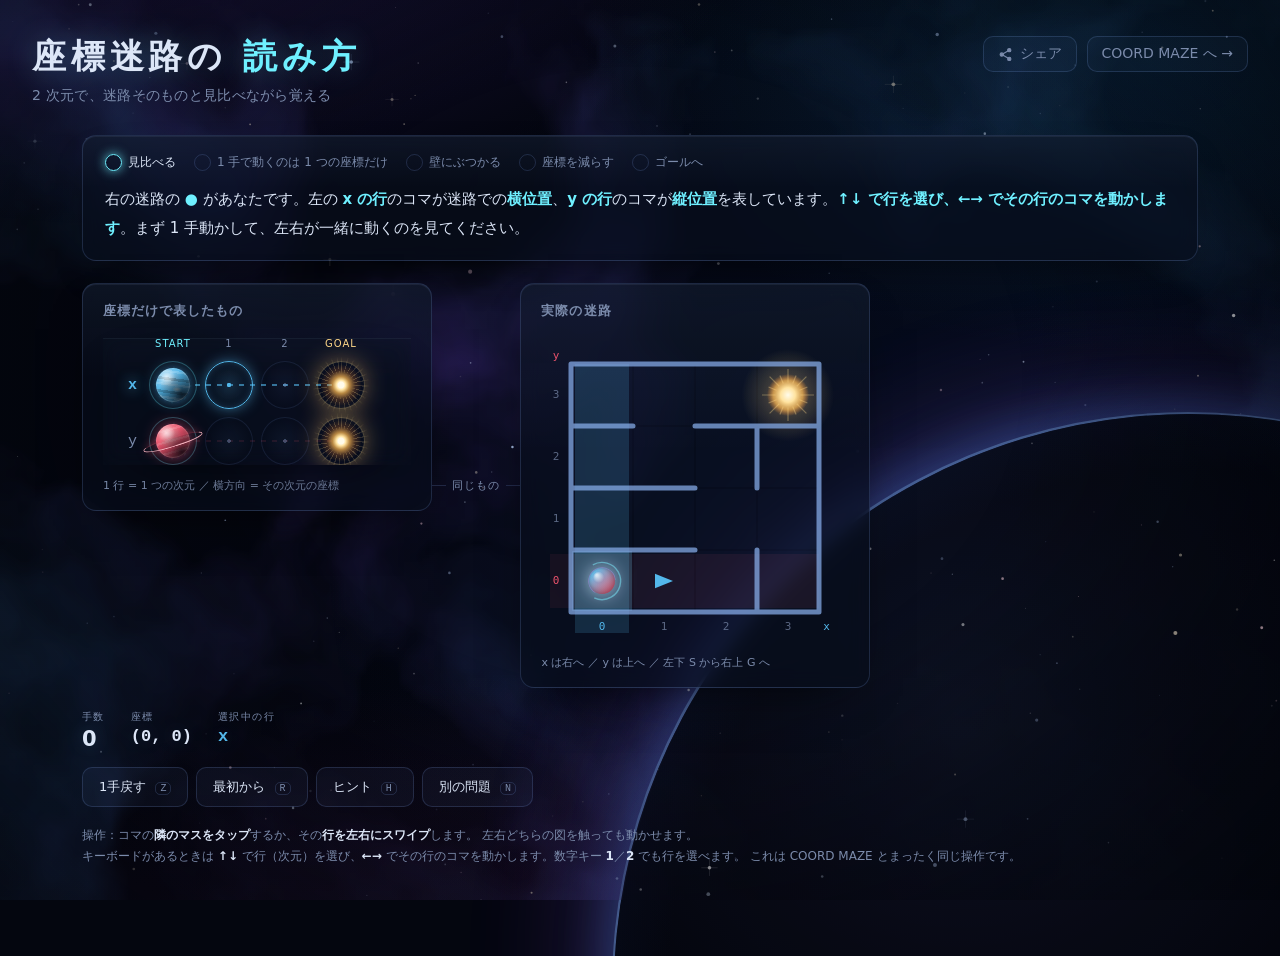
==== tutorial.html @ c51cad0f "アイコンを新しい絵柄で描き直し、ゲームをシェアするボタンを付ける - アイコンを盤面と同じ描き方に (模様のある惑星・光条のある恒星・星雲・点線の軌道)。PNG も書き出し直し - アイコンとマニフェ" ====
<!doctype html>
<html lang="ja">
<head>
<meta charset="utf-8" />
<meta name="viewport" content="width=device-width, initial-scale=1, viewport-fit=cover" />
<meta name="theme-color" content="#04060f" />
<meta name="mobile-web-app-capable" content="yes" />
<meta name="apple-mobile-web-app-capable" content="yes" />
<meta name="apple-mobile-web-app-status-bar-style" content="black-translucent" />
<meta name="apple-mobile-web-app-title" content="COORD MAZE" />
<title>COORD MAZE チュートリアル</title>
<link rel="icon" href="icon.svg?v=28e315ca" type="image/svg+xml" />
<link rel="apple-touch-icon" href="icon-180.png?v=28e315ca" />
<link rel="manifest" href="manifest.webmanifest?v=28e315ca" />
<link rel="stylesheet" href="css/space.css?v=d3edcc60" />
<link rel="stylesheet" href="css/coord.css?v=d3edcc60" />
<link rel="stylesheet" href="css/tutorial.css?v=d3edcc60" />
</head>
<body>

<header>
  <h1>座標迷路の <span>読み方</span></h1>
  <p class="tagline">2 次元で、迷路そのものと見比べながら覚える</p>
  <div class="backs">
    <button class="back share" data-share><svg class="share-ico" viewBox="0 0 24 24" aria-hidden="true"><circle cx="18" cy="5" r="2.6"/><circle cx="6" cy="12" r="2.6"/><circle cx="18" cy="19" r="2.6"/><path d="M8.3 10.8l7.4-4.3M8.3 13.2l7.4 4.3"/></svg>シェア</button>
    <a class="back" href="index.html">COORD MAZE へ →</a>
  </div>
</header>

<main>
  <section id="guide">
    <ol id="steplist"></ol>
    <p id="instruction">-</p>
  </section>

  <div class="pair">
    <div class="pane">
      <h2>座標だけで表したもの</h2>
      <div id="board"></div>
      <p class="cap">1 行 = 1 つの次元 ／ 横方向 = その次元の座標</p>
    </div>

    <div class="same"><span>同じもの</span></div>

    <div class="pane">
      <h2>実際の迷路</h2>
      <canvas id="maze"></canvas>
      <p class="cap">x は右へ ／ y は上へ ／ 左下 S から右上 G へ</p>
    </div>
  </div>

  <div class="stats">
    <div><span>手数</span><b id="moves">0</b></div>
    <div class="coord"><span>座標</span><b id="coord">-</b></div>
    <div class="coord"><span>選択中の行</span><b id="selected">-</b></div>
  </div>

  <div class="controls">
    <button id="btn-undo">1手戻す <kbd>Z</kbd></button>
    <button id="btn-reset">最初から <kbd>R</kbd></button>
    <button id="btn-hint">ヒント <kbd>H</kbd></button>
    <button id="btn-new">別の問題 <kbd>N</kbd></button>
  </div>

  <p class="foot">
    操作：コマの<b>隣のマスをタップ</b>するか、その<b>行を左右にスワイプ</b>します。
    左右どちらの図を触っても動かせます。<br>
    キーボードがあるときは <b>↑↓</b> で行（次元）を選び、<b>←→</b> でその行のコマを動かします。数字キー <b>1</b>／<b>2</b> でも行を選べます。
    これは COORD MAZE とまったく同じ操作です。
  </p>
</main>

<div id="done" class="overlay hidden">
  <div class="sheet">
    <h2>これで読めます</h2>
    <p>
      左の表と右の迷路は、まったく同じものを別の書き方で表したものです。
      <b>x の行のコマ＝迷路での横位置、y の行のコマ＝縦位置</b>。
      1 手でどちらか一方の座標だけが 1 変わり、変われるかどうかは壁が決めています。
    </p>
    <p>
      ここからが本題です。右の絵は <b>3 次元までしか描けません</b>。
      でも左の表は、次元がいくつ増えても<b>行が 1 本増えるだけ</b>です。
    </p>
    <div class="rowgrow">
      <div><i>2 次元</i><u></u><u></u></div>
      <div><i>3 次元</i><u></u><u></u><u></u></div>
      <div><i>4 次元</i><u></u><u></u><u></u><u></u></div>
      <div><i>6 次元</i><u></u><u></u><u></u><u></u><u></u><u></u></div>
    </div>
    <p class="note">
      COORD MAZE はこれを <b>2〜10 次元</b>でそのまま遊ぶパズルです。
    </p>
    <a class="btnlink primary" href="index.html">COORD MAZE へ</a>
    <button id="btn-close">このページに戻る</button>
  </div>
</div>

<script type="module" src="./src/tutorial.js?v=d3edcc60"></script>
</body>
</html>
---- css/space.css ----
/* ============================================================================
   宇宙テーマの共通土台。全ページでいちばん先に読み込む。
   ここで色・背景・共通パーツ (オーバーレイ / パネル / ボタン) を決め、
   各ページの CSS はレイアウト固有のことだけを書く。
   ========================================================================== */

:root {
  /* 地の色。真っ黒ではなく、わずかに青紫を含ませて宇宙の暗がりにする */
  --void: #04060f;
  --deep: #070b18;

  --ink: #dce6f7;
  --dim: #7b8bab;
  --line: rgba(122, 156, 224, 0.20);
  --panel: rgba(9, 14, 28, 0.66);

  /* アクセントは天体の色から取る */
  --ion: #6ff0ff;      /* 主アクセント: イオンの青 */
  --nebula: #b06bff;   /* 星雲の紫 */
  --plasma: #ff5fa2;   /* 桃色の星雲 */
  --star: #ffd98a;     /* 恒星の金 */
  --accent: var(--ion);

  --glow: 0 0 24px -6px;
  --radius: 14px;

  /* 端末のノッチ・ホームバーの領域。
     env() を直に書かず変数にしているのは、テストで値を流し込んで
     実機と同じ状況を再現できるようにするため */
  --sat: env(safe-area-inset-top, 0px);
  --sab: env(safe-area-inset-bottom, 0px);
  --sal: env(safe-area-inset-left, 0px);
  --sar: env(safe-area-inset-right, 0px);
}

* { box-sizing: border-box; }

html { height: 100%; }

body {
  margin: 0;
  min-height: 100%;
  /* 横向きのときノッチが左右に来る。中身がその下に潜らないようにする */
  padding-left: var(--sal);
  padding-right: var(--sar);
  background: var(--void);
  color: var(--ink);
  font-family: "Hiragino Sans", "Noto Sans JP", system-ui, sans-serif;
  font-size: 14px;
  -webkit-font-smoothing: antialiased;
  /* スマホ: 横向きで文字が勝手に太らないように、引っぱっても更新されないように */
  -webkit-text-size-adjust: 100%;
  text-size-adjust: 100%;
  overscroll-behavior-y: contain;
  -webkit-tap-highlight-color: transparent;
}

/* 星雲。大きく淡い光を何枚か重ねて、平らな黒さを消す */
body::before {
  content: '';
  position: fixed; inset: 0; z-index: -2; pointer-events: none;
  background:
    radial-gradient(ellipse 80% 60% at 10% -12%, rgba(96, 62, 196, 0.26), transparent 62%),
    radial-gradient(ellipse 70% 52% at 90% 6%, rgba(22, 122, 184, 0.20), transparent 64%),
    radial-gradient(ellipse 96% 70% at 46% 118%, rgba(150, 40, 140, 0.18), transparent 62%),
    radial-gradient(circle at 72% 62%, rgba(40, 92, 200, 0.10), transparent 56%);
}

/* 周辺減光。中央に視線を集める */
body::after {
  content: '';
  position: fixed; inset: 0; z-index: -1; pointer-events: none;
  background: radial-gradient(ellipse at 50% 42%, transparent 42%, rgba(2, 4, 10, 0.62) 100%);
}

#stars, #nebula, #horizon {
  position: fixed; inset: 0; z-index: -1;
  width: 100%; height: 100%;
  pointer-events: none;
}
/* 手続きで描いた星雲 (src/starfield.js)。粗く描いて引き伸ばすので、ぼかし直さなくても柔らかい */
#nebula { opacity: 0.55; mix-blend-mode: screen; }

/* 画面の右下に沈む大きな惑星。影の側は背景より暗く、縁だけが恒星の光で細く光る */
#horizon {
  inset: auto; right: -38vmax; bottom: -52vmax;
  width: 90vmax; height: 90vmax; border-radius: 50%;
  background:
    radial-gradient(circle at 30% 26%, rgba(120, 150, 255, 0.10), transparent 40%),
    radial-gradient(circle at 50% 50%, #03040b 64%, #050814 70.5%, transparent 71%);
  box-shadow:
    -2px -2px 0 0 rgba(140, 200, 255, 0.35),
    -14px -12px 50px -6px rgba(90, 150, 255, 0.35),
    -40px -30px 140px -20px rgba(150, 90, 255, 0.28);
  opacity: 0.9;
}

/* ------------------------------------------------------------------ パネル */

.glass, .sheet, aside, .panel, .pane, #guide {
  background:
    linear-gradient(rgba(140, 180, 255, 0.055), rgba(140, 180, 255, 0) 42%),
    var(--panel);
  border: 1px solid var(--line);
  border-radius: var(--radius);
  backdrop-filter: blur(10px) saturate(115%);
  box-shadow: 0 18px 50px -28px rgba(0, 0, 0, 0.9), inset 0 1px 0 rgba(190, 215, 255, 0.07);
}

/* ---------------------------------------------------------------- 見出し */

h1, h2, h3 { font-weight: 700; }
h1 { letter-spacing: 0.14em; }
.title-glow { text-shadow: 0 0 28px rgba(111, 240, 255, 0.35); }

/* -------------------------------------------------------------- ボタン */

button {
  padding: 10px 16px;
  border-radius: 10px;
  border: 1px solid var(--line);
  background: rgba(130, 170, 240, 0.05);
  color: var(--ink);
  font-size: 13px;
  font-family: inherit;
  cursor: pointer;
  touch-action: manipulation;
  transition: border-color 0.16s, color 0.16s, background 0.16s, box-shadow 0.16s, transform 0.08s;
}
@media (hover: hover) {
  button:hover:not(:disabled) {
    border-color: var(--ion);
    color: var(--ion);
    box-shadow: var(--glow) rgba(111, 240, 255, 0.55);
  }
}
button:active:not(:disabled) { transform: scale(0.97); border-color: var(--ion); color: var(--ion); }
button:focus-visible { outline: 2px solid var(--ion); outline-offset: 2px; }

button.primary {
  background: linear-gradient(135deg, var(--ion), #59c8ff 60%, var(--nebula));
  border-color: transparent;
  color: #04121a;
  font-weight: 700;
  box-shadow: 0 10px 30px -14px rgba(111, 240, 255, 0.9);
}
@media (hover: hover) {
  button.primary:hover:not(:disabled) {
    filter: brightness(1.1);
    color: #04121a;
    box-shadow: 0 12px 34px -12px rgba(111, 240, 255, 1);
  }
}
button.primary:active:not(:disabled) { color: #04121a; }
button.on { border-color: var(--ion); color: var(--ion); background: rgba(111, 240, 255, 0.10); }

/* リンクをボタンと同じ見た目にするもの */
.btnlink {
  display: block; text-align: center; text-decoration: none;
  padding: 12px; border-radius: 10px; border: 1px solid var(--line);
  background: rgba(130, 170, 240, 0.05);
  color: var(--ink); margin-top: 10px; transition: 0.16s;
  touch-action: manipulation;
}
@media (hover: hover) {
  .btnlink:hover { border-color: var(--ion); color: var(--ion); box-shadow: var(--glow) rgba(111, 240, 255, 0.5); }
}
.btnlink.primary {
  background: linear-gradient(135deg, var(--ion), #59c8ff 60%, var(--nebula));
  border-color: transparent; color: #04121a; font-weight: 700;
  box-shadow: 0 10px 30px -14px rgba(111, 240, 255, 0.9);
}
@media (hover: hover) {
  .btnlink.primary:hover { filter: brightness(1.1); color: #04121a; }
}

kbd {
  border: 1px solid var(--line);
  border-radius: 5px;
  padding: 0 4px;
  font-size: 10px;
  color: var(--dim);
  margin-left: 5px;
  font-family: ui-monospace, Menlo, monospace;
}

@media (pointer: coarse) {
  button, .btnlink { min-height: 46px; font-size: 14px; }
}

/* ---------------------------------------------------------- オーバーレイ */

.overlay {
  position: fixed; inset: 0; z-index: 20;
  display: flex; align-items: center; justify-content: center;
  /* 画面いっぱいに置く要素なので、ノッチ・ホームバーの分をここで空ける。
     こうしておけば、中のシートがどれだけ高くても端末の余白に潜らない */
  padding: calc(16px + var(--sat)) calc(16px + var(--sar))
           calc(16px + var(--sab)) calc(16px + var(--sal));
  background:
    radial-gradient(ellipse at 50% 34%, rgba(46, 34, 96, 0.55), transparent 62%),
    rgba(3, 5, 12, 0.82);
  backdrop-filter: blur(6px);
  animation: overlay-in 0.22s ease-out;
}
@keyframes overlay-in { from { opacity: 0; } to { opacity: 1; } }
.hidden { display: none !important; }

.sheet {
  width: min(560px, 100%);
  max-height: 100%;          /* 余白を引いたオーバーレイの中に必ず収まる */
  overflow: auto;
  overscroll-behavior: contain;
  padding: 28px 30px;
  animation: sheet-in 0.26s cubic-bezier(0.2, 0.9, 0.3, 1);
}
@keyframes sheet-in { from { transform: translateY(10px) scale(0.985); opacity: 0; } to { transform: none; opacity: 1; } }

input[type="text"] {
  width: 100%;
  padding: 10px 12px;
  border-radius: 9px;
  border: 1px solid var(--line);
  background: rgba(4, 7, 16, 0.75);
  color: var(--ink);
  font-family: ui-monospace, Menlo, monospace;
  letter-spacing: 0.12em;
}
input[type="text"]:focus {
  outline: none;
  border-color: var(--ion);
  box-shadow: var(--glow) rgba(111, 240, 255, 0.5);
}

@media (prefers-reduced-motion: reduce) {
  .overlay, .sheet { animation: none; }
}
---- css/coord.css ----
/* COORD MAZE。土台の色とパーツは space.css にある。ここは配置と盤面の見た目。 */

:root {
  --cell: 48px;
  --gap: 8px;
  --label: 34px;   /* 行頭の軸名の幅。JS が盤面の寸法を計算するのにも読む */
  --rowgap: 12px;  /* 軸名とマス目の間 */
  --edge: 32px;    /* ページ左右の余白 */
}

/* -------------------------------------------------------------- ヘッダー */

header { padding: calc(34px + var(--sat)) var(--edge) 10px; position: relative; }
h1 { margin: 0; font-size: 34px; text-shadow: 0 0 30px rgba(111, 240, 255, 0.28); }
h1 span { color: var(--ion); }
/* タイトルの紋章。盤面と同じ見立て (軌道・惑星・恒星) を小さく */
h1 .logo {
  width: 1.25em; height: 1.25em; vertical-align: -0.24em; margin-right: 0.42em;
  filter: drop-shadow(0 0 10px rgba(111, 240, 255, 0.35));
}
.tagline { margin: 7px 0 0; color: var(--dim); letter-spacing: 0.02em; }

.backs { position: absolute; right: var(--edge); top: 36px; display: flex; gap: 10px; flex-wrap: wrap; }
.back {
  color: var(--dim); text-decoration: none;
  border: 1px solid var(--line); border-radius: 10px;
  padding: 8px 14px; white-space: nowrap;
  background: rgba(130, 170, 240, 0.04);
  transition: 0.16s;
}
@media (hover: hover) {
  .back:hover { color: var(--ion); border-color: var(--ion); box-shadow: var(--glow) rgba(111, 240, 255, 0.5); }
}

main {
  display: grid; grid-template-columns: minmax(0, 1fr) 360px;
  gap: 28px; padding: 20px var(--edge) 48px; align-items: start;
}
/* width: 100% と min-width: 0 がないと、auto マージンのせいで
   盤面の最大幅まで広がり、広い盤面がページごと横に伸びる */
#play { max-width: 820px; width: 100%; min-width: 0; margin: 0 auto; }

/* ---------------------------------------------------------------- 計器類 */

.stats { display: flex; flex-wrap: wrap; gap: 10px 26px; margin-bottom: 22px; }
.stats div { display: flex; flex-direction: column; gap: 3px; }
.stats span { color: var(--dim); font-size: 10px; letter-spacing: 0.14em; text-transform: uppercase; }
.stats b { font-size: 21px; font-variant-numeric: tabular-nums; text-shadow: 0 0 20px rgba(111, 240, 255, 0.18); }
.stats .coord b { font-family: ui-monospace, Menlo, monospace; font-size: 17px; }

/* ------------------------------------------------------------------ 盤面 */

#board {
  display: inline-flex; flex-direction: column; gap: var(--gap);
  max-width: 100%; overflow-x: auto;
  padding: 20px 22px;
  /* 指で触る盤面。長押しの選択やダブルタップ拡大が誤作動しないようにする */
  user-select: none; -webkit-user-select: none;
  -webkit-touch-callout: none;
  touch-action: manipulation;
  overscroll-behavior-x: contain;
  /* 盤面は宇宙をのぞく窓。右 (恒星の側) がほんのり金色に明るい */
  background:
    radial-gradient(ellipse 60% 90% at 100% 50%, rgba(255, 190, 110, 0.07), transparent 70%),
    radial-gradient(ellipse 70% 80% at 0% 0%, rgba(90, 70, 200, 0.10), transparent 70%),
    linear-gradient(rgba(140, 180, 255, 0.05), rgba(140, 180, 255, 0) 40%),
    rgba(5, 8, 20, 0.66);
  border: 1px solid var(--line);
  border-radius: var(--radius);
  backdrop-filter: blur(10px);
  box-shadow: 0 20px 60px -34px #000, inset 0 1px 0 rgba(190, 215, 255, 0.06);
}

.colhead { display: flex; gap: var(--gap); justify-content: center; margin-bottom: 4px; }
.colhead div {
  width: var(--cell); text-align: center; color: var(--dim);
  font-size: 10px; letter-spacing: 0.1em; font-variant-numeric: tabular-nums;
}
.colhead div.s { color: var(--ion); }
.colhead div.g { color: var(--star); }

/* 横なぞりは「行を動かす」に使うので、ブラウザの横スクロールには渡さない。
   盤面が横に流れるとき (.scrolls) だけは、指のスクロールを優先する。 */
.row { display: flex; align-items: center; justify-content: center; gap: var(--rowgap); cursor: pointer; touch-action: pan-y; }
/* 右側の釣り合いを取るための空き。これがないとマス目が軸名のぶん右にずれる */
.row::after { content: ''; flex: none; width: var(--label); }
#board.scrolls .row { touch-action: auto; justify-content: flex-start; }
#board.scrolls .colhead { justify-content: flex-start; margin-left: calc(var(--label) + var(--rowgap)); }
#board.scrolls .row::after { display: none; }
.rowlabel {
  width: var(--label); flex: none; text-align: right;
  font-family: ui-monospace, Menlo, monospace; font-size: 15px;
  color: var(--dim); transition: color 0.16s, text-shadow 0.16s;
}
.row.sel .rowlabel { color: var(--rowc); text-shadow: 0 0 14px var(--rowc); font-weight: 700; }
/* 横に流れるときは軸名だけ左端に貼り付ける (列見出しはマスと一緒に動かす) */
#board.scrolls .rowlabel {
  position: sticky; left: 0; z-index: 1;
  background: rgba(6, 10, 22, 0.92);
}

/* 各行は軌道。コマはその上を進む惑星、ゴール列は恒星という見立て。
   軌道は点線で引き、選んでいる行だけ光がゴールへ向かって流れる。 */
.track { position: relative; display: flex; gap: var(--gap); }
.track::before {
  content: ''; position: absolute; left: calc(var(--cell) / 2); right: calc(var(--cell) / 2); top: 50%;
  height: 1px; transform: translateY(-0.5px);
  background: repeating-linear-gradient(90deg, var(--rowc) 0 5px, transparent 5px 11px);
  opacity: 0.22; pointer-events: none;
}
.row.sel .track::before {
  height: 2px; transform: translateY(-1px); opacity: 0.6;
  animation: orbit-flow 1.1s linear infinite;
}
@keyframes orbit-flow { to { background-position: 11px 0; } }

/* マスは軌道上の「停泊点」。四角い箱ではなく、中心に小さな点のある淡い円 */
.cell {
  width: var(--cell); height: var(--cell);
  flex: none;
  border-radius: 50%;
  border: 1px solid rgba(122, 156, 224, 0.12);
  background:
    radial-gradient(circle, rgba(170, 200, 255, 0.28) 0 5%, transparent 6.5%),
    radial-gradient(circle, rgba(140, 180, 255, 0.05), transparent 70%);
  position: relative;
  transition: border-color 0.16s, background 0.16s, box-shadow 0.16s, transform 0.1s, filter 0.1s;
}

/* スタートは小さな渦 (ワームホール)。ここから全部の惑星が出発する */
.cell.start { border-color: rgba(111, 240, 255, 0.28); }
.cell.start::before {
  content: ''; position: absolute; inset: 8%; border-radius: 50%; pointer-events: none;
  background:
    radial-gradient(circle, rgba(4, 8, 20, 0.9) 0 16%, transparent 30%),
    repeating-conic-gradient(from 0deg, rgba(111, 240, 255, 0.34) 0 7deg, transparent 7deg 24deg, rgba(176, 107, 255, 0.26) 24deg 31deg, transparent 31deg 45deg);
  -webkit-mask: radial-gradient(circle, #000 40%, transparent 72%);
          mask: radial-gradient(circle, #000 40%, transparent 72%);
  animation: spin 16s linear infinite;
}

/* ゴールは恒星。白い芯・金色の光球・ゆっくり回るコロナ */
.cell.goal {
  border-color: rgba(255, 217, 138, 0.28);
  background:
    radial-gradient(circle, #fffbea 0 9%, #ffe3a0 15%, rgba(255, 186, 84, 0.72) 26%,
                    rgba(255, 140, 50, 0.22) 44%, transparent 64%);
  box-shadow: 0 0 28px -6px rgba(255, 200, 110, 0.85);
}
.cell.goal::before {
  content: ''; position: absolute; inset: -16%; border-radius: 50%; pointer-events: none;
  background: repeating-conic-gradient(rgba(255, 217, 138, 0.26) 0 3deg, transparent 3deg 13deg);
  -webkit-mask: radial-gradient(circle, transparent 26%, #000 36%, transparent 68%);
          mask: radial-gradient(circle, transparent 26%, #000 36%, transparent 68%);
  animation: spin 48s linear infinite;
}
@keyframes spin { to { transform: rotate(1turn); } }

/* 動かせる先。まだ行っていない状態へは、行の色で脈打つ輪 */
.cell.can { cursor: pointer; }
.cell.can.fresh {
  border-color: var(--rowc);
  background:
    radial-gradient(circle, var(--rowc) 0 6%, transparent 7.5%),
    radial-gradient(circle, color-mix(in srgb, var(--rowc) 18%, transparent), transparent 72%);
  box-shadow: 0 0 16px -4px var(--rowc), inset 0 0 12px -6px var(--rowc);
  animation: beacon 1.8s ease-in-out infinite;
}
@keyframes beacon {
  50% { box-shadow: 0 0 22px -2px var(--rowc), 0 0 0 3px color-mix(in srgb, var(--rowc) 22%, transparent),
                    inset 0 0 12px -6px var(--rowc); }
}
.cell.goal.can.fresh { background:
    radial-gradient(circle, #fffbea 0 9%, #ffe3a0 15%, rgba(255, 186, 84, 0.72) 26%,
                    rgba(255, 140, 50, 0.22) 44%, transparent 64%); }
/* 通ったことのある状態へ戻る手。脈打たせず、点を大きめに出して「行ける」ことだけ伝える */
.cell.can.been {
  border-color: rgba(150, 180, 235, 0.58);
  background: radial-gradient(circle, rgba(122, 156, 224, 0.12), transparent 72%);
  box-shadow: inset 0 0 10px -5px rgba(170, 200, 255, 0.9);
}
.cell.can.been::after {
  content: ''; position: absolute; left: 50%; top: 50%;
  width: 7px; height: 7px; margin: -3.5px 0 0 -3.5px;
  border-radius: 50%; background: rgba(185, 210, 255, 0.85);
}
@media (hover: hover) {
  .cell.can:hover { filter: brightness(1.45); }
}
.cell.can:active { filter: brightness(1.6); transform: scale(0.94); }
.cell.hint { animation: hint 0.9s ease-in-out 3; }
@keyframes hint {
  0%, 100% { box-shadow: 0 0 0 0 transparent; }
  50% { box-shadow: 0 0 0 3px var(--star), 0 0 26px -4px var(--star); }
}

/* ------------------------------------------------------------------ 惑星 */

/* コマの入れ物。位置だけを受け持つ (中の惑星・光跡は下) */
.token {
  position: absolute; left: 0; top: 0; z-index: 1;
  width: var(--cell); height: var(--cell);
  transform: translateX(calc(var(--c) * (var(--cell) + var(--gap))));
  transition: transform 0.18s cubic-bezier(0.3, 0.9, 0.35, 1);
  pointer-events: none;
}

/* 惑星の本体。下地は行の色の球 (左上から光が当たる)。
   --surface に模様を重ね、::before で陰と大気の縁を、::after で輪や衛星を描く。 */
.planet {
  --lit: color-mix(in srgb, var(--rowc) 45%, #fff);
  --dark: color-mix(in srgb, var(--rowc) 30%, #04050c);
  --surface: linear-gradient(transparent, transparent);
  position: absolute; inset: 15%; border-radius: 50%;
  background:
    var(--surface),
    radial-gradient(circle at 36% 32%, var(--lit), var(--rowc) 42%, var(--dark) 100%);
  box-shadow: 0 0 18px -4px var(--rowc), 0 0 40px -14px var(--rowc);
  transition: box-shadow 0.3s;
}
.planet::before {
  content: ''; position: absolute; inset: 0; border-radius: 50%;
  background:
    radial-gradient(circle at 30% 26%, rgba(255, 255, 255, 0.62), transparent 26%),
    radial-gradient(circle at 76% 80%, rgba(2, 3, 10, 0.78), transparent 64%);
  box-shadow: inset 0 0 0 1px rgba(255, 255, 255, 0.10), inset 0.06em 0.08em 0.3em rgba(255, 255, 255, 0.12);
}
.planet::after { content: none; }

/* 0: 縞のガス惑星と、大きな渦 */
.planet.p0 { --surface:
  radial-gradient(ellipse 20% 12% at 62% 63%, rgba(255, 238, 220, 0.6), transparent 72%),
  repeating-linear-gradient(8deg, transparent 0 13%, rgba(255, 255, 255, 0.16) 13% 19%,
                            transparent 19% 27%, rgba(0, 0, 0, 0.2) 27% 34%); }

/* 1: 輪のある惑星。輪の奥側は薄く、手前側は濃く描いて球の前を横切らせる */
.planet.p1 { --surface:
  repeating-linear-gradient(-16deg, transparent 0 22%, rgba(255, 255, 255, 0.12) 22% 27%); }
.planet.p1::after, .planet.p5::after {
  content: ''; position: absolute; left: -42%; right: -42%; top: 38%; height: 24%;
  border-radius: 50%;
  border: max(1.5px, 0.09em) solid color-mix(in srgb, var(--rowc) 45%, #fff);
  border-top-color: color-mix(in srgb, var(--rowc) 30%, transparent);
  transform: rotate(-17deg);
  box-shadow: 0 0 10px -3px var(--rowc);
}

/* 2: クレーターの岩石惑星 */
.planet.p2 { --surface:
  radial-gradient(circle at 30% 60%, rgba(0, 0, 0, 0.30) 0 10%, rgba(255, 255, 255, 0.10) 11%, transparent 13%),
  radial-gradient(circle at 63% 30%, rgba(0, 0, 0, 0.26) 0 7%, rgba(255, 255, 255, 0.10) 8%, transparent 10%),
  radial-gradient(circle at 70% 66%, rgba(0, 0, 0, 0.24) 0 5%, transparent 7%),
  radial-gradient(circle at 44% 36%, rgba(0, 0, 0, 0.18) 0 4%, transparent 5.5%),
  radial-gradient(circle at 48% 82%, rgba(0, 0, 0, 0.2) 0 4%, transparent 5.5%); }

/* 3: 氷の惑星。両極の白い氷冠と、薄い筋 */
.planet.p3 { --surface:
  radial-gradient(ellipse 62% 24% at 50% 3%, rgba(255, 255, 255, 0.85), transparent 72%),
  radial-gradient(ellipse 50% 18% at 50% 98%, rgba(255, 255, 255, 0.6), transparent 72%),
  repeating-linear-gradient(-32deg, transparent 0 16%, rgba(255, 255, 255, 0.12) 16% 18%); }

/* 4: 溶岩の惑星。暗い地表に光る割れ目 */
.planet.p4 {
  --surface:
    radial-gradient(circle at 42% 56%, rgba(255, 226, 170, 0.75) 0 4%, transparent 9%),
    radial-gradient(circle at 66% 36%, rgba(255, 226, 170, 0.6) 0 3%, transparent 7%),
    repeating-linear-gradient(58deg, transparent 0 17%, rgba(255, 210, 150, 0.32) 17% 19.5%),
    repeating-linear-gradient(-38deg, transparent 0 23%, rgba(255, 210, 150, 0.22) 23% 25%);
  background:
    var(--surface),
    radial-gradient(circle at 36% 32%, var(--rowc), var(--dark) 70%);
}

/* 5: 縦に近い輪を持つ青白い惑星 (天王星のように横倒し) */
.planet.p5 { --surface:
  linear-gradient(90deg, rgba(255, 255, 255, 0.10), transparent 40%, rgba(255, 255, 255, 0.08)); }
.planet.p5::after { transform: rotate(72deg); left: -30%; right: -30%; }

/* 6: 衛星を連れた惑星。小さな月がまわりを回る */
.planet.p6 { --surface:
  radial-gradient(ellipse 34% 20% at 38% 64%, rgba(0, 0, 0, 0.18), transparent 70%),
  radial-gradient(ellipse 26% 16% at 66% 34%, rgba(255, 255, 255, 0.14), transparent 70%); }
.planet.p6::after {
  content: ''; position: absolute; left: 39%; top: 39%; width: 22%; height: 22%;
  border-radius: 50%;
  background: radial-gradient(circle at 35% 30%, #fff, #b9c3d8 60%, #4b5468);
  animation: moon 7s linear infinite;
}
@keyframes moon {
  from { transform: rotate(0deg) translateX(330%) rotate(0deg); }
  to { transform: rotate(360deg) translateX(330%) rotate(-360deg); }
}

/* 7: 雲の渦巻く、地球のような惑星 */
.planet.p7 { --surface:
  radial-gradient(ellipse 30% 14% at 34% 34%, rgba(255, 255, 255, 0.55), transparent 70%),
  radial-gradient(ellipse 26% 12% at 64% 60%, rgba(255, 255, 255, 0.45), transparent 70%),
  radial-gradient(ellipse 20% 10% at 42% 78%, rgba(255, 255, 255, 0.35), transparent 70%),
  conic-gradient(from 40deg at 56% 46%, transparent 0 20%, rgba(0, 0, 0, 0.16) 20% 34%, transparent 34% 60%,
                 rgba(0, 0, 0, 0.12) 60% 72%, transparent 72%); }

/* 動いた瞬間の光跡。進んだ向きの反対側 (来た側) に、行の色で短く尾を引く */
.trail {
  position: absolute; top: 45%; height: 10%; left: -60%; right: 50%;
  border-radius: 999px;
  background: linear-gradient(90deg, transparent, var(--rowc));
  transform-origin: 100% 50%;
  transform: scaleX(var(--dir, 1));
  opacity: 0; pointer-events: none;
}
.token.fly .trail { animation: trail 0.42s ease-out; }
@keyframes trail {
  0% { opacity: 0.9; clip-path: inset(0 0 0 0); }
  100% { opacity: 0; clip-path: inset(0 0 0 75%); }
}

.token.bump .planet { animation: bump 0.22s; }
@keyframes bump {
  25% { transform: translateX(-6%); filter: brightness(0.5) saturate(0.4); }
  75% { transform: translateX(6%); }
}

/* 恒星に着いた惑星は、金色の光を浴びる。✓ は小さな印にして惑星の絵を隠さない */
.token.done .planet { box-shadow: 0 0 22px 1px rgba(255, 217, 138, 0.75), 0 0 0 1.5px rgba(255, 230, 170, 0.9); }
.token.done::after {
  content: '✓'; position: absolute; right: 2%; bottom: 2%;
  width: max(12px, 34%); height: max(12px, 34%);
  display: grid; place-items: center; border-radius: 50%;
  background: var(--star); color: #3a2600;
  font-size: max(8px, calc(var(--cell) * 0.2)); font-weight: 800; line-height: 1;
  box-shadow: 0 0 10px rgba(255, 217, 138, 0.9);
}

@media (prefers-reduced-motion: reduce) {
  .row.sel .track::before, .cell.start::before, .cell.goal::before,
  .cell.can.fresh, .planet.p6::after, .token.fly .trail { animation: none; }
}

/* 右カラムの見出しは、スマホでは開閉できる見出しになる (details/summary) */
.sec { border-bottom: 1px solid transparent; }
.sec > summary { list-style: none; cursor: default; }
.sec > summary::-webkit-details-marker { display: none; }
.sec > summary h2 { display: inline-block; }

.controls { display: flex; flex-wrap: wrap; gap: 8px; margin-top: 22px; }

/* ---------------------------------------------------------------- シェア */

button.back { font-size: inherit; font-family: inherit; cursor: pointer; }
button.share { display: inline-flex; align-items: center; justify-content: center; gap: 7px; }
.share-ico {
  width: 15px; height: 15px; flex: none;
  fill: currentColor; stroke: currentColor; stroke-width: 1.8; stroke-linecap: round;
}

/* 画面の下に一瞬だけ出る知らせ (「リンクをコピーしました」) */
.toast {
  position: fixed; left: 50%; bottom: calc(96px + var(--sab)); z-index: 60;
  transform: translate(-50%, 12px); opacity: 0; pointer-events: none;
  padding: 10px 18px; border-radius: 999px; white-space: nowrap;
  background: rgba(9, 14, 28, 0.94); border: 1px solid var(--ion); color: var(--ion);
  transition: opacity 0.2s, transform 0.2s;
}
.toast.show { opacity: 1; transform: translate(-50%, 0); }

/* ------------------------------------------------- メニュー (狭い画面用) */

/* 広い画面では右カラムをそのまま出すので、ボタンも背景も要らない */
.menu-btn, .scrim, .side-head, button.side-share { display: none; }

.menu-btn {
  position: absolute; right: var(--edge); top: 30px;
  align-items: center; gap: 9px;
  padding: 10px 14px; font-size: 13px;
}
/* ハンバーガー (3 本線) */
.bars, .bars::before, .bars::after {
  content: ''; display: block; width: 16px; height: 2px; border-radius: 2px;
  background: currentColor; transition: transform 0.18s, opacity 0.18s;
}
.bars { position: relative; }
.bars::before { position: absolute; top: -5px; }
.bars::after { position: absolute; top: 5px; }
body.menu-open .bars { background: transparent; }
body.menu-open .bars::before { transform: translateY(5px) rotate(45deg); }
body.menu-open .bars::after { transform: translateY(-5px) rotate(-45deg); }

.side-head { align-items: center; gap: 10px; margin-bottom: 4px; }
.side-head .btnlink { flex: 1; margin-top: 0; }
.side-head .close { flex: none; width: 44px; padding: 0; font-size: 16px; line-height: 1; }

/* -------------------------------------------------------------- 右カラム */

aside { padding: 22px 24px; }
aside h2 {
  font-size: 12px; letter-spacing: 0.18em; text-transform: uppercase;
  margin: 24px 0 11px; color: var(--ion);
}
aside h2:first-child, aside .sec:first-of-type > summary h2 { margin-top: 0; }
aside p { line-height: 1.95; margin: 0 0 12px; color: #b6c6e0; }
aside p.note { color: var(--dim); font-size: 12px; line-height: 1.9; }
aside b { color: var(--ion); font-weight: 600; }
aside a { color: var(--ion); }

.chip { display: inline-block; width: 26px; height: 14px; border-radius: 4px; vertical-align: -2px; border: 1px solid; }
.chip.new { border-color: var(--ion); background: rgba(111, 240, 255, 0.16); }
.chip.seen { border-color: rgba(122, 156, 224, 0.4); background: rgba(122, 156, 224, 0.06); }

.field { margin-bottom: 16px; }
.field > label { display: block; color: var(--dim); font-size: 10px; letter-spacing: 0.14em; text-transform: uppercase; margin-bottom: 8px; }
.field small { display: block; color: var(--dim); margin-top: 6px; font-size: 11px; }
.opts { display: flex; gap: 6px; flex-wrap: wrap; }
.opts button { flex: 1 0 auto; min-width: 46px; padding: 8px 4px; font-variant-numeric: tabular-nums; }
.opts button:disabled { opacity: 0.22; cursor: not-allowed; }
button.wide { width: 100%; }
/* 設定の先頭に置く効果音の切り替え */
button.sound { margin-bottom: 16px; }
.states { margin: -6px 0 16px; color: var(--dim); font-size: 11px; font-family: ui-monospace, Menlo, monospace; }
/* 状態数の下に「どんな迷路になるか」を 1 行で出す */
.states span { display: block; margin-top: 4px; font-family: "Hiragino Sans", "Noto Sans JP", system-ui, sans-serif; }

/* ---------------------------------------------------------------- 記録 */

.rec-table { margin: 2px 0 18px; font-size: 12px; }
.rec-head, .rec-row {
  display: grid; grid-template-columns: 4.2em 3.4em 1fr; gap: 8px;
  padding: 7px 0; border-bottom: 1px solid var(--line);
}
.rec-head { color: var(--dim); font-size: 10px; letter-spacing: 0.12em; text-transform: uppercase; }
.rec-row { color: #b6c6e0; font-variant-numeric: tabular-nums; }
.rec-row span:first-child { color: var(--ion); }
.rec-row small, .rec-item small { color: var(--dim); }

.rec-list h3 { margin: 0 0 8px; font-size: 11px; letter-spacing: 0.12em; color: var(--dim); font-weight: 600; }
.rec-item {
  display: grid; grid-template-columns: 3.6em 1fr auto; gap: 4px 8px;
  align-items: center; padding: 9px 0; border-bottom: 1px solid var(--line);
  font-size: 12px; color: #b6c6e0; font-variant-numeric: tabular-nums;
}
.rec-item b { color: var(--ion); font-weight: 600; }
.rec-item button { grid-row: 1 / span 2; grid-column: 3; padding: 8px 12px; font-size: 12px; }
.rec-seed { font-family: ui-monospace, Menlo, monospace; letter-spacing: 0.08em; color: var(--star); }
.rec-num { grid-column: 1 / span 2; }
.rec-date { display: none; }
.rec-list + button { margin-top: 16px; }

/* ---------------------------------------------------------------- 結果 */

/* クリアの光。恒星の色の輪が 3 重に広がり、うしろで光条がゆっくり回る */
.burst { position: absolute; inset: 0; overflow: hidden; pointer-events: none; }
.burst::before {
  content: ''; position: absolute; left: 50%; top: 42%; width: 140vmax; height: 140vmax;
  margin: -70vmax 0 0 -70vmax;
  background: repeating-conic-gradient(rgba(255, 217, 138, 0.05) 0 4deg, transparent 4deg 14deg);
  -webkit-mask: radial-gradient(circle, #000 0, transparent 55%);
          mask: radial-gradient(circle, #000 0, transparent 55%);
  animation: spin 60s linear infinite, burst-in 0.8s ease-out;
}
.burst i {
  position: absolute; left: 50%; top: 42%; width: 40px; height: 40px; margin: -20px 0 0 -20px;
  border-radius: 50%; border: 2px solid rgba(255, 217, 138, 0.8);
  box-shadow: 0 0 24px rgba(255, 200, 110, 0.5), inset 0 0 16px rgba(255, 200, 110, 0.3);
  opacity: 0; animation: ring 1.8s cubic-bezier(0.2, 0.7, 0.3, 1) forwards;
}
.burst i:nth-child(2) { animation-delay: 0.18s; border-color: rgba(111, 240, 255, 0.7); }
.burst i:nth-child(3) { animation-delay: 0.36s; border-color: rgba(176, 107, 255, 0.7); }
/* scale で広げると線まで太るので、大きさそのものを広げる (輪は 3 つだけなので軽い) */
@keyframes ring {
  0% { width: 16px; height: 16px; margin: -8px 0 0 -8px; opacity: 1; }
  100% { width: 170vmax; height: 170vmax; margin: -85vmax 0 0 -85vmax; opacity: 0; }
}
@keyframes burst-in { from { opacity: 0; } }
#win .sheet { position: relative; }
#win .sheet h2 {
  background: linear-gradient(90deg, var(--star), #fff3d6 50%, var(--star));
  -webkit-background-clip: text; background-clip: text; color: transparent;
  text-shadow: none; filter: drop-shadow(0 0 16px rgba(255, 217, 138, 0.45));
}
@media (prefers-reduced-motion: reduce) {
  .burst::before, .burst i { animation: none; }
}

.confirm-body { line-height: 1.95; margin: 0 0 20px; color: #b6c6e0; }
.sheet h2 { margin: 0 0 18px; font-size: 24px; letter-spacing: 0.06em; }
.win-note { margin: -10px 0 18px; color: var(--star); font-size: 13px; }
.win-note:empty { display: none; }
.result { display: grid; gap: 9px; margin-bottom: 22px; }
.result div { display: flex; justify-content: space-between; border-bottom: 1px dashed var(--line); padding-bottom: 7px; }
.result span { color: var(--dim); }
.result b { font-variant-numeric: tabular-nums; }
.sheet button { width: 100%; margin-top: 10px; }

/* ============================================================================
   画面が狭いとき (タブレット〜スマホ)
   盤面がいちばん大事なので、まず盤面に幅と縦位置を譲る。
   説明文はたたみ、よく使うボタンは親指の届く下端に固定する。
   ========================================================================== */

@media (max-width: 1000px) {
  :root { --edge: 18px; --gap: 6px; }
  main { grid-template-columns: minmax(0, 1fr); }

  /* 画面はパズルと操作ボタンだけにして、説明と設定は引き出しにしまう */
  .backs { display: none; }
  .side-head { display: flex; }
  button.side-share { display: flex; margin: 10px 0 14px; }

  /* タイトルとメニューを 1 行に並べる (絶対配置だと狭い画面で重なる) */
  header { display: flex; flex-wrap: wrap; align-items: center; column-gap: 12px; }
  h1 { flex: 1 1 auto; min-width: 0; }
  .tagline { flex: 1 0 100%; order: 3; }
  .menu-btn { display: inline-flex; position: static; flex: none; margin-left: auto; }

  aside {
    position: fixed; top: 0; right: 0; bottom: 0; z-index: 30;
    width: min(400px, 92vw);
    border-radius: 0; border-right: 0; border-top: 0; border-bottom: 0;
    overflow-y: auto; overscroll-behavior: contain;
    padding: calc(18px + var(--sat)) max(18px, var(--sar))
             calc(18px + var(--sab)) 18px;
    transform: translateX(101%);
    transition: transform 0.22s cubic-bezier(0.3, 0.9, 0.35, 1);
    box-shadow: -24px 0 60px -30px #000;
  }
  body.menu-open aside { transform: none; }
  body.menu-open { overflow: hidden; }

  body.menu-open .scrim {
    display: block; position: fixed; inset: 0; z-index: 25;
    background: rgba(3, 5, 12, 0.6);
    backdrop-filter: blur(3px);
    animation: overlay-in 0.2s ease-out;
  }
}

@media (prefers-reduced-motion: reduce) {
  aside { transition: none; }
}

@media (max-width: 700px) {
  :root { --edge: 14px; --gap: 5px; --label: 26px; }

  /* ヘッダーは 1 画面ぶんの高さを食わない程度に詰める */
  header { padding-top: calc(16px + var(--sat)); padding-bottom: 4px; }
  h1 { font-size: 22px; letter-spacing: 0.1em; white-space: nowrap; }
  h1 .logo { margin-right: 0.3em; }
  .tagline { font-size: 12px; margin-top: 4px; }
  .menu-btn { padding: 9px 12px; }

  main { padding-top: 14px; padding-bottom: 28px; gap: 18px; }

  /* 計器は 2 列に畳む。数字は小さくしても読めるので盤面に高さを回す */
  .stats { gap: 8px 18px; margin-bottom: 14px; }
  .stats b { font-size: 17px; }
  .stats .coord b { font-size: 14px; }

  #board { padding: 14px 12px; border-radius: 12px; width: 100%; }
  :root { --rowgap: 8px; }
  .colhead div { font-size: 9px; }
  .rowlabel { font-size: 13px; }

  /* よく使う操作は下端に固定して、片手で押せるようにする */
  .controls {
    position: sticky; bottom: 0; z-index: 6;
    margin: 16px calc(var(--edge) * -1) 0;
    padding: 9px var(--edge) max(9px, calc(6px + var(--sab)));
    display: grid; grid-template-columns: 1fr 1fr; gap: 8px;
    background: rgba(4, 6, 15, 0.86);
    backdrop-filter: blur(12px);
    border-top: 1px solid var(--line);
  }
  .controls button { padding: 11px 4px; font-size: 12px; }
  /* よく使う順に、左上から: 1手戻す / ヒント / 最初から / 別の問題 */
  #btn-undo  { grid-area: 1 / 1; }
  #btn-hint  { grid-area: 1 / 2; }
  #btn-reset { grid-area: 2 / 1; }
  #btn-new   { grid-area: 2 / 2; }

  /* キーボードのない端末では、ボタンのキー表示は意味がないので消す */
  kbd { display: none; }

  /* 上の @media (max-width:1000px) で入れた端末の余白を打ち消さないよう、
     ここでも同じように余白を足しておく */
  aside { padding: calc(16px + var(--sat)) max(16px, var(--sar))
                   calc(20px + var(--sab)) 16px; }
  aside h2 { margin: 16px 0 9px; }
  aside p { line-height: 1.85; }

  /* 説明はたたんでおく。開閉できることが分かるように印を出す */
  .sec { border-bottom: 1px solid var(--line); padding-bottom: 4px; margin-bottom: 8px; }
  .sec:last-of-type { border-bottom: 0; }
  .sec > summary {
    cursor: pointer; display: flex; align-items: center; justify-content: space-between;
    padding: 6px 0; min-height: 40px;
  }
  .sec > summary::after {
    content: ''; width: 8px; height: 8px; flex: none; margin-right: 4px;
    border-right: 2px solid var(--dim); border-bottom: 2px solid var(--dim);
    transform: rotate(45deg) translate(-2px, -2px); transition: transform 0.16s;
  }
  .sec[open] > summary::after { transform: rotate(-135deg) translate(-2px, -2px); }
  .sec > summary h2 { margin: 0; }

  /* 設定の選択肢は指で押せる大きさに */
  .opts { gap: 5px; }
  .opts button { min-width: 42px; padding: 9px 2px; }
}

/* 狭いスマホでは、メニューは三本線だけにしてタイトル (と紋章) に場所を譲る */
@media (max-width: 420px) {
  h1 { font-size: 21px; }
  .menu-label { display: none; }
  .menu-btn { padding: 10px 13px; }
}

/* 横向きで背の低い画面。盤面だけで画面が埋まらないように詰める */
@media (max-height: 460px) and (orientation: landscape) {
  header { padding-top: 10px; padding-bottom: 0; }
  h1 { font-size: 20px; }
  .tagline { display: none; }
  main { padding-top: 10px; }
}
---- css/tutorial.css ----
/* coord.css を読み込んだ上での、チュートリアル用の追加・上書き。 */

main { display: block; max-width: 1180px; margin: 0 auto; }

#guide { padding: 18px 22px; margin-bottom: 22px; }
#steplist {
  list-style: none; margin: 0 0 14px; padding: 0;
  display: flex; flex-wrap: wrap; gap: 8px 18px;
}
#steplist li {
  color: var(--dim); font-size: 12px; display: flex; align-items: center; gap: 6px;
}
#steplist li::before {
  content: ''; width: 15px; height: 15px; border-radius: 50%;
  border: 1px solid var(--line); flex: none;
}
#steplist li.now { color: var(--ink); }
#steplist li.now::before { border-color: var(--ion); box-shadow: 0 0 12px -1px var(--ion); }
#steplist li.ok { color: var(--dim); }
#steplist li.ok::before {
  content: '✓'; border-color: transparent; background: rgba(111, 240, 255, 0.18);
  color: var(--ion); font-size: 10px; text-align: center; line-height: 15px;
}
#instruction { margin: 0; line-height: 1.9; font-size: 15px; }
#instruction b { color: var(--ion); }

.pair { display: flex; align-items: flex-start; gap: 20px; flex-wrap: wrap; }
.pane { padding: 18px 20px 14px; }
.pane h2 { margin: 0 0 14px; font-size: 13px; letter-spacing: 0.08em; color: var(--dim); }
.pane .cap { margin: 12px 0 0; font-size: 11px; color: var(--dim); line-height: 1.7; }
.pane #board { background: none; border: 0; border-radius: 0; padding: 0; }
#maze { display: block; max-width: 100%; height: auto; touch-action: manipulation; }

.same {
  align-self: center; color: var(--dim); font-size: 11px; letter-spacing: 0.1em;
  display: flex; align-items: center; gap: 8px;
}
.same span { position: relative; white-space: nowrap; }
.same span::before, .same span::after {
  content: ''; position: absolute; top: 50%; width: 14px; height: 1px; background: var(--line);
}
.same span::before { left: -20px; }
.same span::after { right: -20px; }

.stats { margin: 22px 0 0; }
.controls { margin-top: 16px; }
.foot { color: var(--dim); font-size: 12px; margin: 18px 0 40px; line-height: 1.8; }
.foot b { color: var(--ink); font-weight: 600; }

/* クリア後のパネル */
.sheet p { line-height: 1.95; margin: 0 0 14px; color: #b9c8de; }
.sheet p b { color: var(--ion); font-weight: 600; }
.rowgrow { margin: 4px 0 18px; display: grid; gap: 7px; }
.rowgrow div { display: flex; align-items: center; gap: 5px; }
.rowgrow i {
  font-style: normal; color: var(--dim); font-size: 11px; width: 48px;
  font-variant-numeric: tabular-nums;
}
.rowgrow u {
  text-decoration: none; height: 11px; width: 54px; border-radius: 3px;
  background: linear-gradient(90deg, rgba(111,240,255,0.45), rgba(176,107,255,0.10));
}

@media (max-width: 860px) {
  .same { display: none; }
  .pair { flex-direction: column; }
  .pane { width: 100%; }
}

@media (max-width: 700px) {
  main { max-width: none; }
  #guide { padding: 14px 16px; margin-bottom: 16px; }
  #instruction { font-size: 14px; line-height: 1.85; }
  .pair { gap: 14px; }
  .pane { padding: 14px 14px 12px; }
  .pane h2 { margin-bottom: 10px; }
  .foot { margin-bottom: 20px; }
  .rowgrow i { width: 42px; }
  .rowgrow u { width: auto; flex: 1; }
}
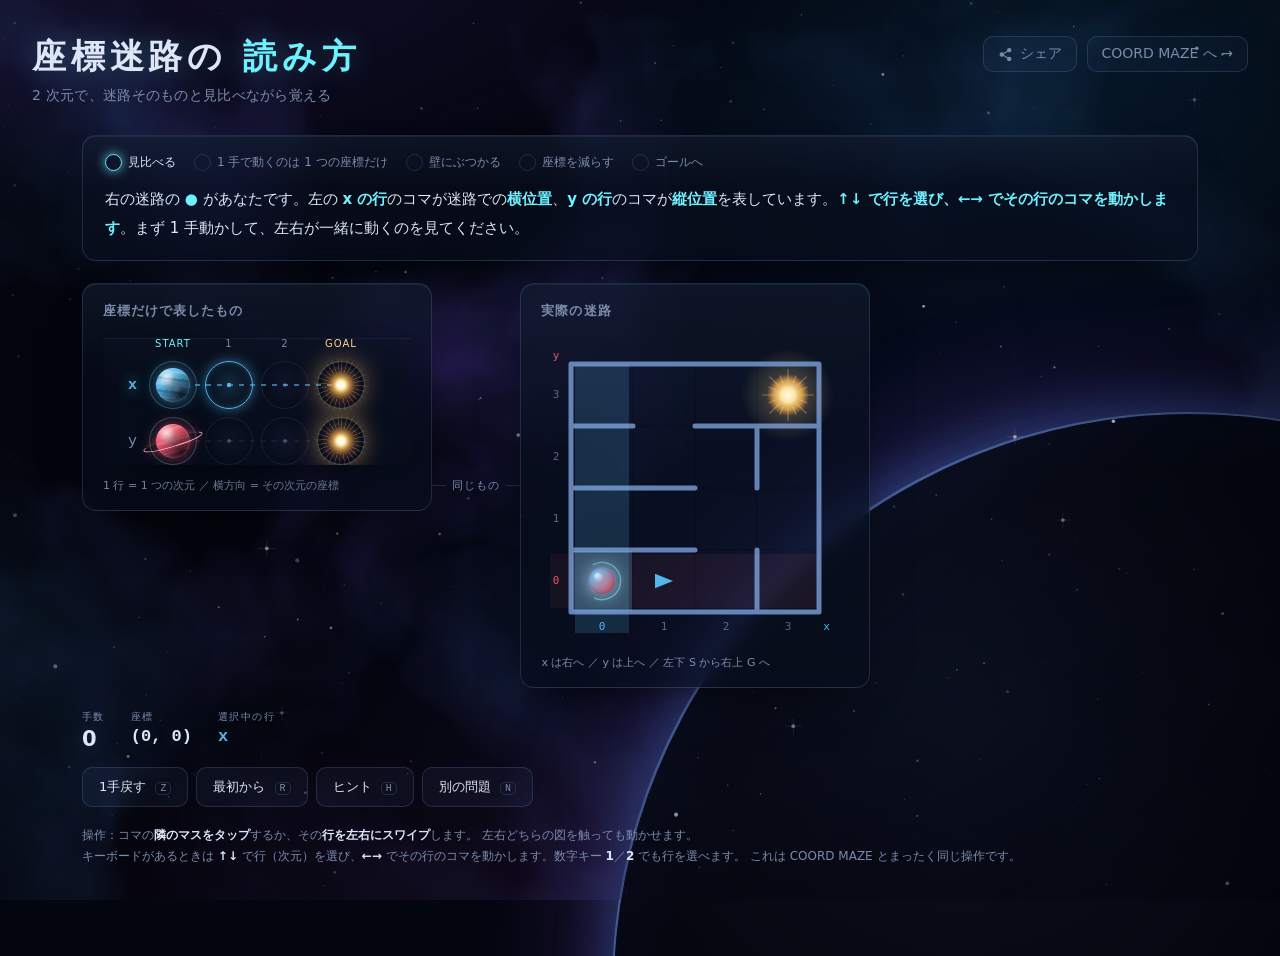
==== commit 0e3b46dc: "10 次元 10 マスまで作れるように、大きい盤面を階層的な暗黙の迷路にする 120 万状態を超える盤面 (7 次元 8 マス 〜 10 次元 10 マス = 100 億状態) を、 壁を持たずに聞か" ====
--- a/tutorial.html
+++ b/tutorial.html
@@ -12,9 +12,9 @@
 <link rel="icon" href="icon.svg?v=28e315ca" type="image/svg+xml" />
 <link rel="apple-touch-icon" href="icon-180.png?v=28e315ca" />
 <link rel="manifest" href="manifest.webmanifest?v=28e315ca" />
-<link rel="stylesheet" href="css/space.css?v=d3edcc60" />
-<link rel="stylesheet" href="css/coord.css?v=d3edcc60" />
-<link rel="stylesheet" href="css/tutorial.css?v=d3edcc60" />
+<link rel="stylesheet" href="css/space.css?v=8c8e47f0" />
+<link rel="stylesheet" href="css/coord.css?v=8c8e47f0" />
+<link rel="stylesheet" href="css/tutorial.css?v=8c8e47f0" />
 </head>
 <body>
 
@@ -96,6 +96,6 @@
   </div>
 </div>
 
-<script type="module" src="./src/tutorial.js?v=d3edcc60"></script>
+<script type="module" src="./src/tutorial.js?v=8c8e47f0"></script>
 </body>
 </html>
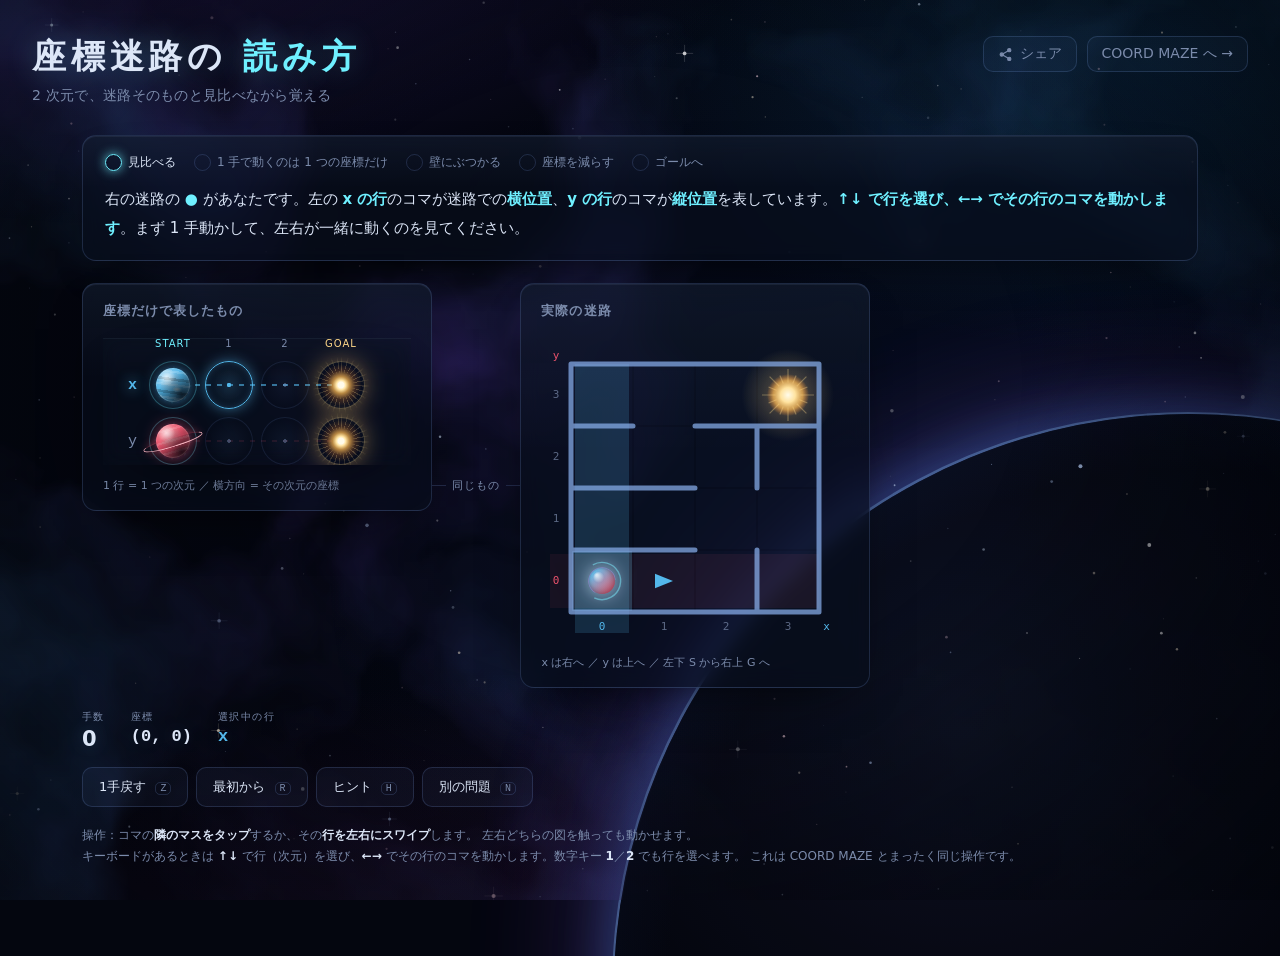
==== commit cfe479df: "「もっと大きく」で 12 次元・1000 マスまで選べるようにする - 設定に「もっと大きく（上級）」ボタン。押すと次元数 11・12、マス数 12〜1000 が増える   (状態数 5,000 兆ま" ====
--- a/tutorial.html
+++ b/tutorial.html
@@ -12,9 +12,9 @@
 <link rel="icon" href="icon.svg?v=28e315ca" type="image/svg+xml" />
 <link rel="apple-touch-icon" href="icon-180.png?v=28e315ca" />
 <link rel="manifest" href="manifest.webmanifest?v=28e315ca" />
-<link rel="stylesheet" href="css/space.css?v=8c8e47f0" />
-<link rel="stylesheet" href="css/coord.css?v=8c8e47f0" />
-<link rel="stylesheet" href="css/tutorial.css?v=8c8e47f0" />
+<link rel="stylesheet" href="css/space.css?v=a50dbc4c" />
+<link rel="stylesheet" href="css/coord.css?v=a50dbc4c" />
+<link rel="stylesheet" href="css/tutorial.css?v=a50dbc4c" />
 </head>
 <body>
 
@@ -96,6 +96,6 @@
   </div>
 </div>
 
-<script type="module" src="./src/tutorial.js?v=8c8e47f0"></script>
+<script type="module" src="./src/tutorial.js?v=a50dbc4c"></script>
 </body>
 </html>
--- a/css/coord.css
+++ b/css/coord.css
@@ -412,6 +412,11 @@
 .opts { display: flex; gap: 6px; flex-wrap: wrap; }
 .opts button { flex: 1 0 auto; min-width: 46px; padding: 8px 4px; font-variant-numeric: tabular-nums; }
 .opts button:disabled { opacity: 0.22; cursor: not-allowed; }
+.opts button[hidden] { display: none; }
+/* 「もっと大きく」で増えたボタンは、少し色を変えて上級だと分かるように */
+.opts button.more { border-style: dashed; }
+.opts button.more.on { border-style: solid; }
+button.more-toggle { margin: -4px 0 16px; font-size: 12px; color: var(--dim); }
 button.wide { width: 100%; }
 /* 設定の先頭に置く効果音の切り替え */
 button.sound { margin-bottom: 16px; }
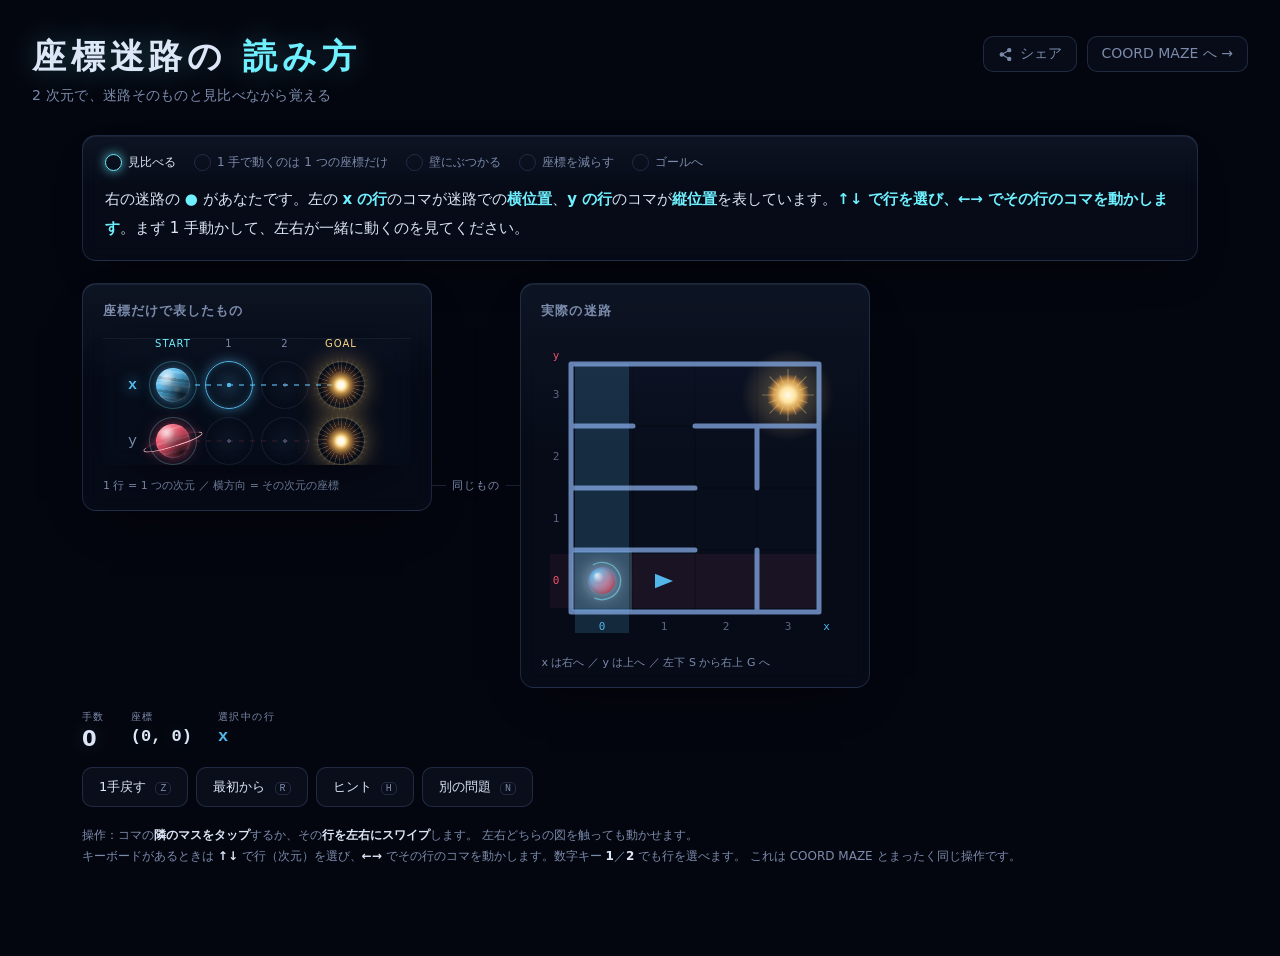
==== commit cd61dc96: "iPhone で上部がぼかしに隠れる問題を直し、T.OFO へのリンクを付ける Co-Authored-By: Claude Opus 5.5 (1M context) <noreply@anthro" ====
--- a/tutorial.html
+++ b/tutorial.html
@@ -6,15 +6,14 @@
 <meta name="theme-color" content="#04060f" />
 <meta name="mobile-web-app-capable" content="yes" />
 <meta name="apple-mobile-web-app-capable" content="yes" />
-<meta name="apple-mobile-web-app-status-bar-style" content="black-translucent" />
 <meta name="apple-mobile-web-app-title" content="COORD MAZE" />
 <title>COORD MAZE チュートリアル</title>
 <link rel="icon" href="icon.svg?v=28e315ca" type="image/svg+xml" />
 <link rel="apple-touch-icon" href="icon-180.png?v=28e315ca" />
 <link rel="manifest" href="manifest.webmanifest?v=28e315ca" />
-<link rel="stylesheet" href="css/space.css?v=a50dbc4c" />
-<link rel="stylesheet" href="css/coord.css?v=a50dbc4c" />
-<link rel="stylesheet" href="css/tutorial.css?v=a50dbc4c" />
+<link rel="stylesheet" href="css/space.css?v=9865276f" />
+<link rel="stylesheet" href="css/coord.css?v=9865276f" />
+<link rel="stylesheet" href="css/tutorial.css?v=9865276f" />
 </head>
 <body>
 
@@ -96,6 +95,6 @@
   </div>
 </div>
 
-<script type="module" src="./src/tutorial.js?v=a50dbc4c"></script>
+<script type="module" src="./src/tutorial.js?v=9865276f"></script>
 </body>
 </html>
--- a/css/space.css
+++ b/css/space.css
@@ -35,7 +35,8 @@
 
 * { box-sizing: border-box; }
 
-html { height: 100%; }
+/* Safari 26 の上下バーの色は html から取られるので、body と同じ色を html にも付ける */
+html { height: 100%; background: var(--void); }
 
 body {
   margin: 0;
--- a/css/coord.css
+++ b/css/coord.css
@@ -401,6 +401,10 @@
 aside p.note { color: var(--dim); font-size: 12px; line-height: 1.9; }
 aside b { color: var(--ion); font-weight: 600; }
 aside a { color: var(--ion); }
+/* 制作元 (ポータル) へのリンク。引き出し / 右カラムのいちばん下に控えめに置く */
+aside p.credit { margin: 22px 0 0; padding-top: 6px; border-top: 1px solid var(--line); font-size: 12px; text-align: center; }
+aside p.credit a { color: var(--dim); text-decoration: none; display: inline-block; padding: 10px 12px; }
+@media (hover: hover) { aside p.credit a:hover { color: var(--ion); } }
 
 .chip { display: inline-block; width: 26px; height: 14px; border-radius: 4px; vertical-align: -2px; border: 1px solid; }
 .chip.new { border-color: var(--ion); background: rgba(111, 240, 255, 0.16); }
